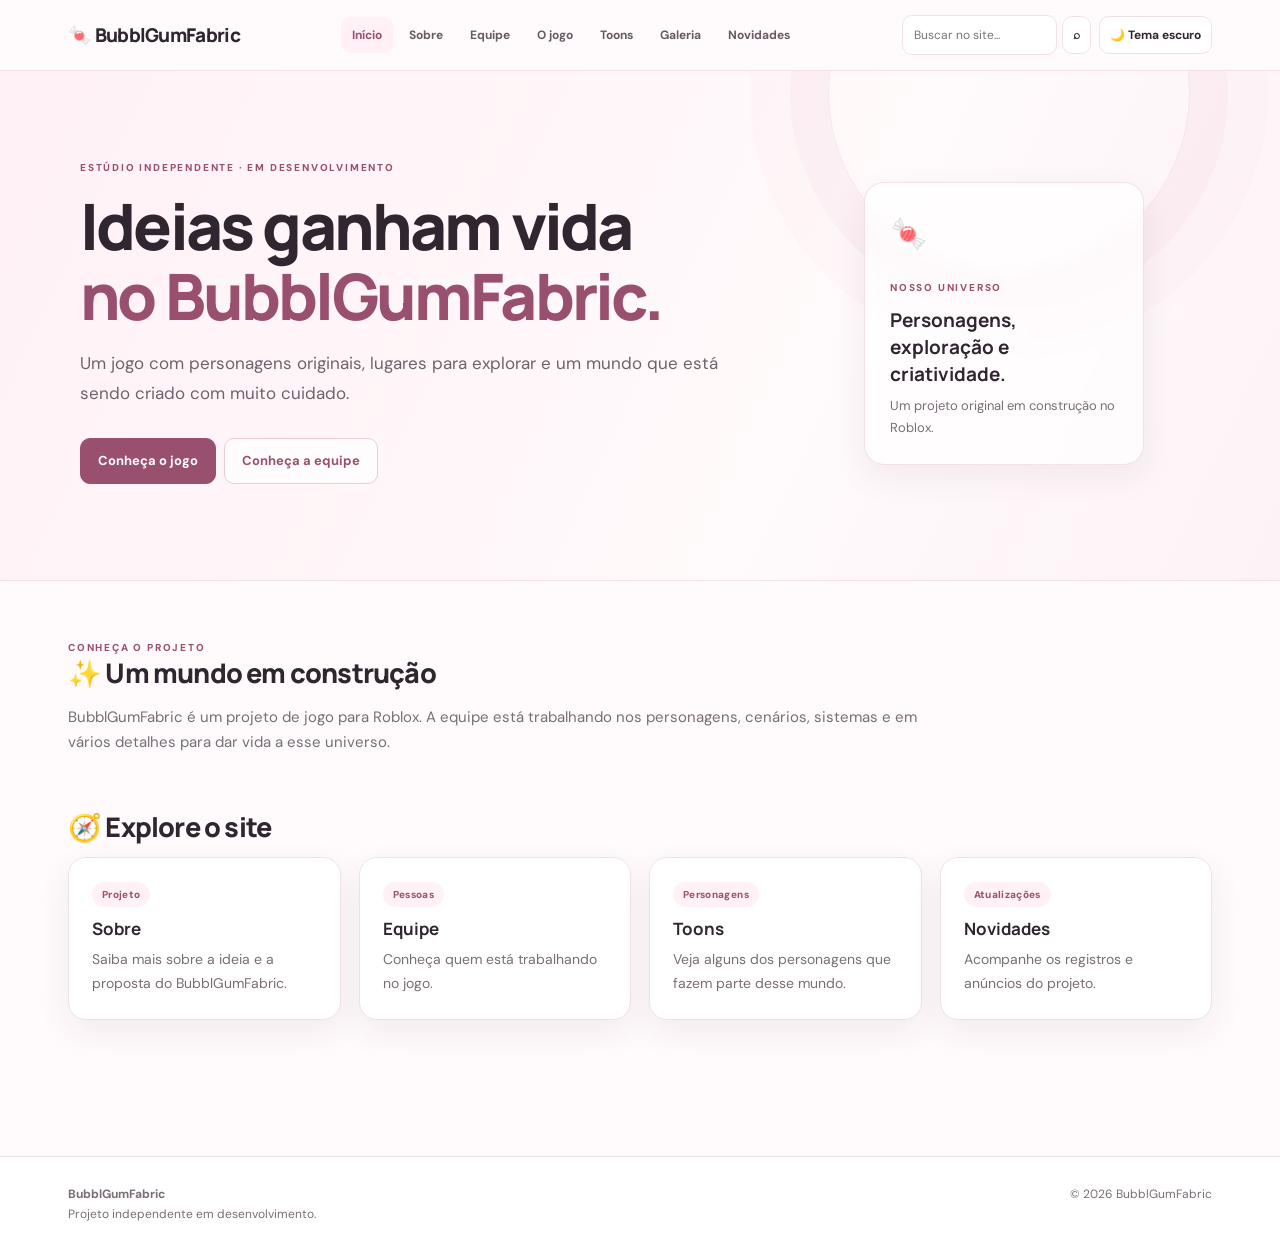
==== index.html @ d550a254 "BubbleGumFabricRemakeSite" ====
<!doctype html>
<html lang="pt-BR"><head><meta charset="utf-8"><meta name="viewport" content="width=device-width,initial-scale=1">
<meta name="description" content="BubblGumFabric — estúdio independente de desenvolvimento de jogos."><title>Início | BubblGumFabric</title><meta name="theme-color" content="#fff8fb"><link rel="preconnect" href="https://fonts.googleapis.com"><link rel="preconnect" href="https://fonts.gstatic.com" crossorigin><link href="https://fonts.googleapis.com/css2?family=DM+Sans:wght@400;500;600;700&family=Manrope:wght@500;600;700;800&display=swap" rel="stylesheet"><link rel="stylesheet" href="style.css"></head>
<body><header><div class="nav"><a class="brand" href="index.html">🍬 BubblGumFabric</a><nav><a class="active" href="index.html">Início</a><a class="" href="sobre.html">Sobre</a><a class="" href="equipe.html">Equipe</a><a class="" href="jogo.html">O jogo</a><a class="" href="toons.html">Toons</a><a class="" href="galeria.html">Galeria</a><a class="" href="novidades.html">Novidades</a></nav><div class="nav-tools"><form class="site-search" role="search"><input type="search" aria-label="Buscar no site" placeholder="Buscar no site..." autocomplete="off"><button class="tool-btn" type="submit" aria-label="Buscar">⌕</button><div class="search-results" aria-live="polite"></div></form><button class="tool-btn theme-toggle" type="button" aria-label="Alternar tema">🌙 Tema</button></div></div></header>

<section class="hero"><div class="wrap">
<div class="hero-copy"><div class="eyebrow">ESTÚDIO INDEPENDENTE · EM DESENVOLVIMENTO</div>
<h1>Ideias ganham vida<br><span>no BubblGumFabric.</span></h1>
<p class="lead">Um jogo com personagens originais, lugares para explorar e um mundo que está sendo criado com muito cuidado.</p>
<a class="btn" href="jogo.html">Conheça o jogo</a><a class="btn alt" href="equipe.html">Conheça a equipe</a></div><aside class="hero-note"><span class="hero-mark">🍬</span><span class="eyebrow">NOSSO UNIVERSO</span><strong>Personagens, exploração e criatividade.</strong><p>Um projeto original em construção no Roblox.</p></aside>
</div></section>
<main>
<section class="section reveal"><div class="eyebrow">Conheça o projeto</div><h2>✨ Um mundo em construção</h2><p class="muted">BubblGumFabric é um projeto de jogo para Roblox. A equipe está trabalhando nos personagens, cenários, sistemas e em vários detalhes para dar vida a esse universo.</p></section>
<section class="section reveal"><h2>🧭 Explore o site</h2><div class="grid">
<a class="card reveal" href="sobre.html"><span class="tag">Projeto</span><h3>Sobre</h3><p>Saiba mais sobre a ideia e a proposta do BubblGumFabric.</p></a>
<a class="card reveal" href="equipe.html"><span class="tag">Pessoas</span><h3>Equipe</h3><p>Conheça quem está trabalhando no jogo.</p></a>
<a class="card reveal" href="toons.html"><span class="tag">Personagens</span><h3>Toons</h3><p>Veja alguns dos personagens que fazem parte desse mundo.</p></a>
<a class="card reveal" href="novidades.html"><span class="tag">Atualizações</span><h3>Novidades</h3><p>Acompanhe os registros e anúncios do projeto.</p></a>
</div></section>
</main>

<footer><div class="footer"><div><strong>BubblGumFabric</strong><br><span class="small">Projeto independente em desenvolvimento.</span></div><div class="small">© 2026 BubblGumFabric</div></div></footer>
<script src="site.js" defer></script></body></html>
---- style.css ----
@import url('https://fonts.googleapis.com/css2?family=DM+Sans:wght@400;500;600;700&family=Manrope:wght@500;600;700;800&display=swap');
:root{
 --pink:#e9a0bd;--pink-strong:#bd668b;--pink-deep:#99506f;--ink:#302630;--muted:#796d77;
 --paper:#fffafb;--surface:#fff;--soft:#fff1f6;--line:#f0e1e8;
 --shadow:0 12px 34px rgba(91,48,69,.07);--shadow-hover:0 18px 42px rgba(91,48,69,.12);
 --radius:18px;color-scheme:light
}
*{box-sizing:border-box}
html{scroll-behavior:smooth;scroll-padding-top:100px}
body{margin:0;background:var(--paper);color:var(--ink);font:15px/1.7 'DM Sans',Arial,sans-serif;-webkit-font-smoothing:antialiased;transition:background .25s,color .25s}
a{color:var(--pink-deep);text-decoration:none;transition:color .2s}
a:hover{color:var(--pink-strong)}
button,input{font:inherit}
header{position:sticky;top:0;z-index:50;background:rgba(255,250,251,.92);backdrop-filter:blur(16px);border-bottom:1px solid var(--line)}
.nav{max-width:1200px;margin:auto;padding:15px 28px;display:flex;align-items:center;justify-content:space-between;gap:22px}
.brand{font:800 19px/1.2 'Manrope',sans-serif;color:var(--ink);white-space:nowrap;letter-spacing:-.7px}
.brand:hover{text-decoration:none;color:var(--pink-deep)}
nav{display:flex;align-items:center;gap:5px;flex-wrap:wrap}
nav a{font-size:12px;font-weight:700;color:#675a64;padding:8px 11px;border-radius:9px;white-space:nowrap}
nav a:hover,nav a.active{background:var(--soft);color:var(--pink-deep);text-decoration:none}
.nav-tools{display:flex;align-items:center;gap:8px;flex-wrap:wrap}
.site-search{display:flex;align-items:center;gap:5px;position:relative}
.site-search input{width:155px;max-width:32vw;padding:9px 11px;border:1px solid var(--line);border-radius:10px;background:var(--surface);color:var(--ink);font-size:12px;outline:none}
.site-search input:focus{border-color:var(--pink);box-shadow:0 0 0 3px rgba(233,160,189,.16)}
.tool-btn{border:1px solid var(--line);border-radius:10px;background:var(--surface);color:var(--ink);padding:8px 10px;font-size:12px;font-weight:700;cursor:pointer;transition:background .2s,border-color .2s}
.tool-btn:hover{background:var(--soft);border-color:#e7bfd0}
.search-results{display:none;position:absolute;right:0;top:calc(100% + 9px);z-index:60;width:min(300px,85vw);padding:8px;background:var(--surface);border:1px solid var(--line);border-radius:13px;box-shadow:var(--shadow)}
.search-results.open{display:block}.search-results a{display:block;padding:9px 10px;border-radius:8px;color:var(--ink);font-size:13px}
.search-results a:hover{background:var(--soft);text-decoration:none}.search-results small{display:block;color:var(--muted);font-size:11px}
.wrap{max-width:1120px;margin:auto}
.hero{position:relative;overflow:hidden;background:linear-gradient(115deg,#fff1f6 0%,#fffafb 62%,#fdf3f7 100%);border-bottom:1px solid var(--line);padding:88px 28px 92px}
.hero:after{content:"";position:absolute;width:360px;height:360px;border:1px solid rgba(189,102,139,.13);border-radius:50%;right:7%;top:-160px;box-shadow:0 0 0 38px rgba(189,102,139,.035),0 0 0 78px rgba(189,102,139,.025);pointer-events:none}
.hero .wrap{display:grid;grid-template-columns:minmax(0,1.5fr) minmax(220px,.7fr);align-items:center;gap:64px;position:relative;z-index:1}
.eyebrow{font-size:10px;letter-spacing:1.8px;text-transform:uppercase;font-weight:800;color:var(--pink-deep)}
h1,h2,h3{font-family:'Manrope','DM Sans',sans-serif;color:var(--ink)}
h1{font-size:clamp(39px,5.3vw,64px);line-height:1.08;letter-spacing:-2.8px;margin:15px 0 18px;max-width:780px;font-weight:800}
h1 span{color:var(--pink-deep)}
h2{font-size:27px;line-height:1.25;letter-spacing:-.8px;margin:0 0 14px;font-weight:800}
h3{font-size:17px;line-height:1.35;margin:0 0 7px;font-weight:700}
.lead{font-size:17px;line-height:1.8;color:#6f626c;max-width:650px;margin:0 0 25px}
.btn{display:inline-flex;align-items:center;justify-content:center;background:var(--pink-deep);color:white;padding:11px 17px;border:1px solid var(--pink-deep);border-radius:10px;font-size:13px;font-weight:700;margin:4px 8px 4px 0;transition:transform .2s,box-shadow .2s,background .2s}
.btn:hover{color:white;text-decoration:none;transform:translateY(-2px);box-shadow:0 8px 18px rgba(153,80,111,.2)}
.btn.alt{background:rgba(255,255,255,.7);color:var(--pink-deep);border-color:#e9cbd8}
.btn.alt:hover{background:white}
.hero-note{max-width:280px;padding:25px;border:1px solid rgba(189,102,139,.18);border-radius:20px;background:rgba(255,255,255,.68);box-shadow:var(--shadow);backdrop-filter:blur(8px)}
.hero-mark{display:block;font-size:30px;margin-bottom:15px}
.hero-note strong{display:block;font:700 19px/1.4 'Manrope',sans-serif;margin:8px 0}
.hero-note p{font-size:13px;color:var(--muted);margin:0}
main{max-width:1200px;margin:auto;padding:58px 28px 82px}
.section{margin-bottom:54px}
.section>p{max-width:850px}
.grid{display:grid;grid-template-columns:repeat(auto-fit,minmax(225px,1fr));gap:18px}
.card{display:block;background:var(--surface);border:1px solid var(--line);border-radius:var(--radius);padding:23px;box-shadow:var(--shadow);transition:transform .22s,box-shadow .22s,border-color .22s}
a.card{color:inherit}
.card:hover{transform:translateY(-4px);box-shadow:var(--shadow-hover);border-color:#e7c3d2}
.card p{margin:6px 0 0;color:var(--muted);font-size:14px}
.tag{display:inline-flex;align-items:center;background:var(--soft);color:var(--pink-deep);padding:4px 10px;border-radius:30px;font-size:10px;letter-spacing:.35px;font-weight:800;margin-bottom:11px}
.pagehead{background:linear-gradient(110deg,var(--soft),#fffafb 78%);border-bottom:1px solid var(--line);padding:48px 28px}
.pagehead .wrap{max-width:1144px}
.pagehead h1{font-size:clamp(34px,4.5vw,48px);margin:8px 0 10px;letter-spacing:-1.8px}
.pagehead p{margin:0;max-width:700px}
.muted{color:var(--muted)}.small{font-size:12px}
.notice{border-left:3px solid var(--pink);padding:8px 0 8px 15px;color:var(--muted)}
.news-card{position:relative}
footer{border-top:1px solid var(--line);padding:27px 28px;color:var(--muted);font-size:12px;background:#fff}
.footer{max-width:1144px;margin:auto;display:flex;justify-content:space-between;gap:15px;flex-wrap:wrap}
.reveal{opacity:0;transform:translateY(12px);transition:opacity .5s ease,transform .5s ease}
.reveal.visible{opacity:1;transform:none}
body.dark{color-scheme:dark;--ink:#f5edf2;--muted:#c1b2bd;--paper:#17131a;--soft:#30212d;--line:#493442;--surface:#211a23;--pink-deep:#f0a5c2;--shadow:0 12px 34px rgba(0,0,0,.22);--shadow-hover:0 18px 42px rgba(0,0,0,.3);background:var(--paper);color:var(--ink)}
body.dark header{background:rgba(33,26,35,.92)}
body.dark nav a{color:#e6d8e1}body.dark nav a:hover,body.dark nav a.active{background:#392635;color:#f0a5c2}
body.dark .hero{background:linear-gradient(115deg,#382333,#211a23 72%);border-color:var(--line)}
body.dark .hero-note{background:rgba(33,26,35,.75);border-color:var(--line)}
body.dark .lead{color:#d8c9d3}body.dark .btn.alt{background:#211a23;border-color:var(--line)}
body.dark .pagehead{background:linear-gradient(110deg,#30212d,#211a23 78%);border-color:var(--line)}
body.dark footer{background:#211a23}
@media(max-width:1050px){.nav{flex-wrap:wrap}.nav nav{order:3;width:100%}.nav-tools{margin-left:auto}.hero .wrap{gap:35px}}
@media(max-width:700px){
 .nav{padding:13px 18px;gap:12px}.brand{font-size:18px}nav{gap:2px}nav a{padding:7px 8px;font-size:11px}
 .nav-tools{width:100%;margin:0}.site-search{flex:1}.site-search input{width:100%;max-width:none}
 .hero{padding:58px 20px 62px}.hero .wrap{grid-template-columns:1fr;gap:28px}.hero-note{max-width:100%;padding:19px}
 h1{font-size:clamp(37px,10vw,52px);letter-spacing:-1.8px}
 main{padding:40px 20px 60px}.pagehead{padding:37px 20px}
 .grid{grid-template-columns:1fr}.footer{flex-direction:column}
}
@media(prefers-reduced-motion:reduce){*,*::before,*::after{scroll-behavior:auto!important;animation-duration:.01ms!important;transition-duration:.01ms!important}.reveal{opacity:1;transform:none}}
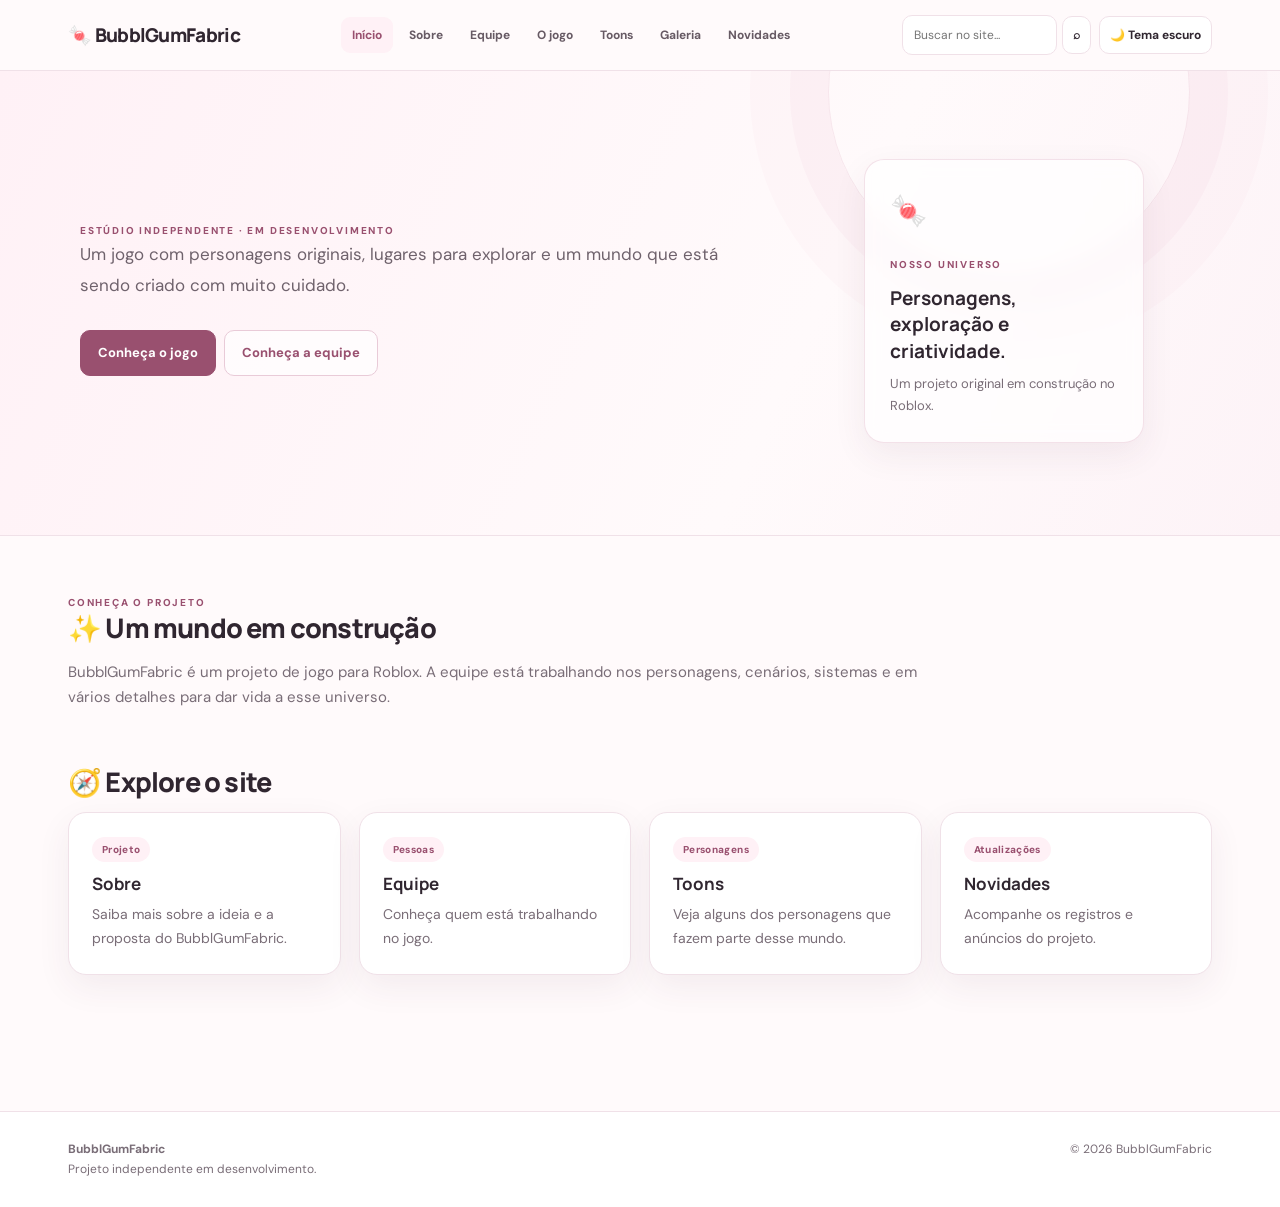
==== commit 5981bff2: "BubbleGumFabricFixedSite" ====
--- a/index.html
+++ b/index.html
@@ -5,7 +5,6 @@
 
 <section class="hero"><div class="wrap">
 <div class="hero-copy"><div class="eyebrow">ESTÚDIO INDEPENDENTE · EM DESENVOLVIMENTO</div>
-<h1>Ideias ganham vida<br><span>no BubblGumFabric.</span></h1>
 <p class="lead">Um jogo com personagens originais, lugares para explorar e um mundo que está sendo criado com muito cuidado.</p>
 <a class="btn" href="jogo.html">Conheça o jogo</a><a class="btn alt" href="equipe.html">Conheça a equipe</a></div><aside class="hero-note"><span class="hero-mark">🍬</span><span class="eyebrow">NOSSO UNIVERSO</span><strong>Personagens, exploração e criatividade.</strong><p>Um projeto original em construção no Roblox.</p></aside>
 </div></section>
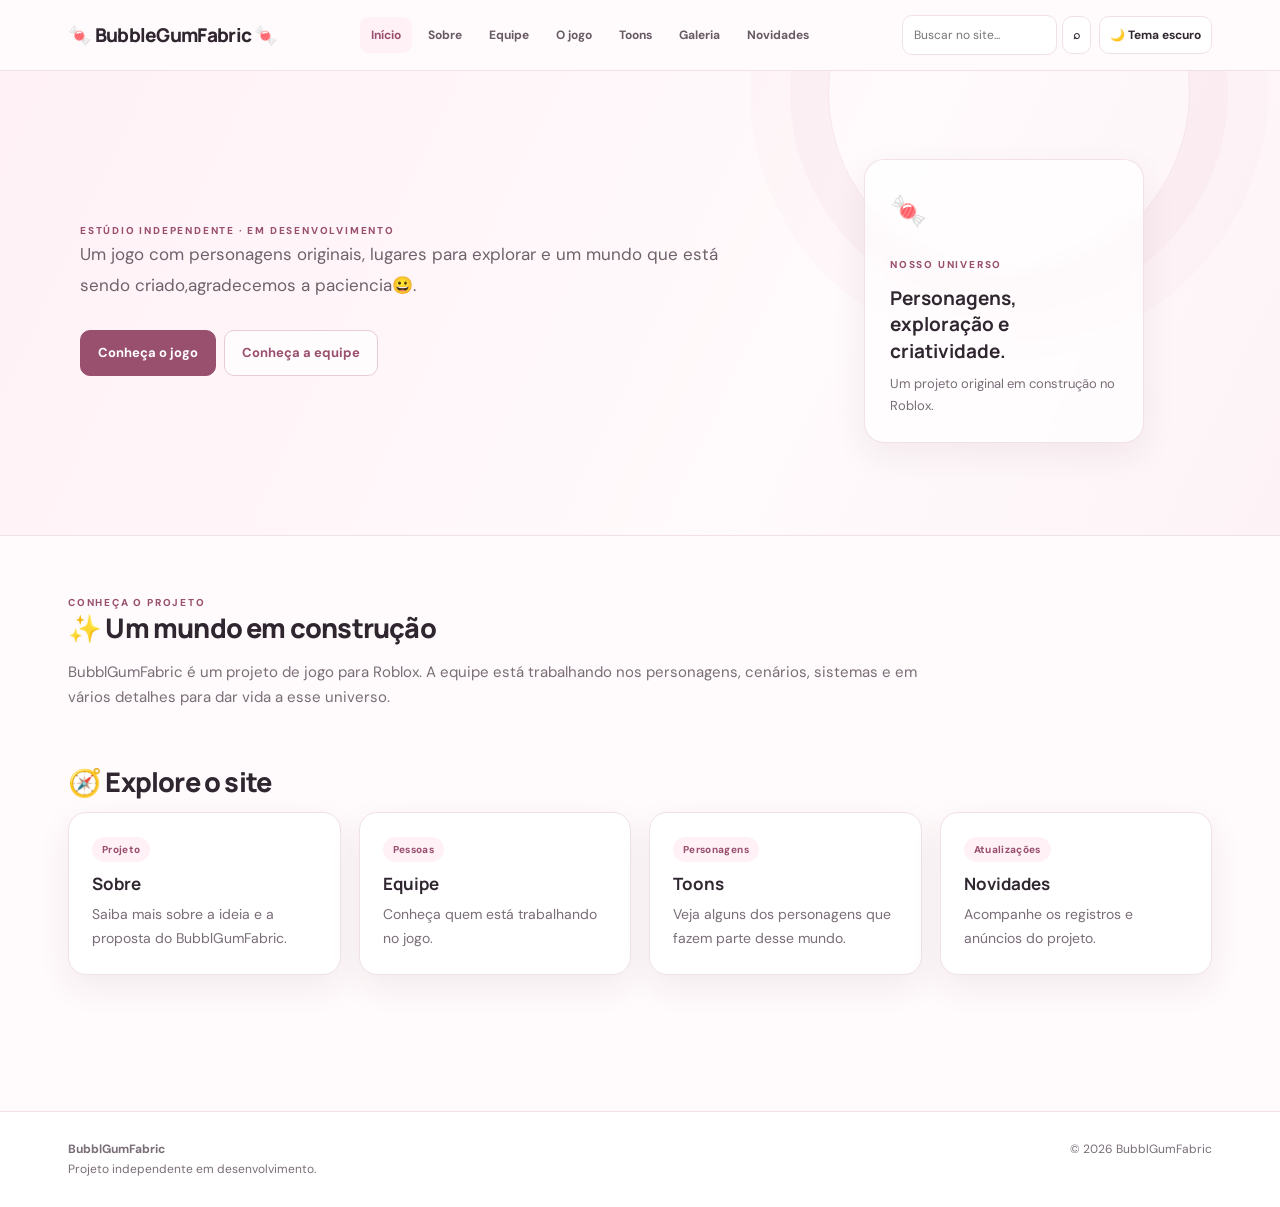
==== commit bc55dc89: "fixedSiteTextBubbleGumFabric Updated the text in the header and hero section to enhance clarity and " ====
--- a/index.html
+++ b/index.html
@@ -1,11 +1,11 @@
 <!doctype html>
 <html lang="pt-BR"><head><meta charset="utf-8"><meta name="viewport" content="width=device-width,initial-scale=1">
 <meta name="description" content="BubblGumFabric — estúdio independente de desenvolvimento de jogos."><title>Início | BubblGumFabric</title><meta name="theme-color" content="#fff8fb"><link rel="preconnect" href="https://fonts.googleapis.com"><link rel="preconnect" href="https://fonts.gstatic.com" crossorigin><link href="https://fonts.googleapis.com/css2?family=DM+Sans:wght@400;500;600;700&family=Manrope:wght@500;600;700;800&display=swap" rel="stylesheet"><link rel="stylesheet" href="style.css"></head>
-<body><header><div class="nav"><a class="brand" href="index.html">🍬 BubblGumFabric</a><nav><a class="active" href="index.html">Início</a><a class="" href="sobre.html">Sobre</a><a class="" href="equipe.html">Equipe</a><a class="" href="jogo.html">O jogo</a><a class="" href="toons.html">Toons</a><a class="" href="galeria.html">Galeria</a><a class="" href="novidades.html">Novidades</a></nav><div class="nav-tools"><form class="site-search" role="search"><input type="search" aria-label="Buscar no site" placeholder="Buscar no site..." autocomplete="off"><button class="tool-btn" type="submit" aria-label="Buscar">⌕</button><div class="search-results" aria-live="polite"></div></form><button class="tool-btn theme-toggle" type="button" aria-label="Alternar tema">🌙 Tema</button></div></div></header>
+<body><header><div class="nav"><a class="brand" href="index.html">🍬 BubbleGumFabric 🍬</a><nav><a class="active" href="index.html">Início</a><a class="" href="sobre.html">Sobre</a><a class="" href="equipe.html">Equipe</a><a class="" href="jogo.html">O jogo</a><a class="" href="toons.html">Toons</a><a class="" href="galeria.html">Galeria</a><a class="" href="novidades.html">Novidades</a></nav><div class="nav-tools"><form class="site-search" role="search"><input type="search" aria-label="Buscar no site" placeholder="Buscar no site..." autocomplete="off"><button class="tool-btn" type="submit" aria-label="Buscar">⌕</button><div class="search-results" aria-live="polite"></div></form><button class="tool-btn theme-toggle" type="button" aria-label="Alternar tema">🌙 Tema</button></div></div></header>
 
 <section class="hero"><div class="wrap">
 <div class="hero-copy"><div class="eyebrow">ESTÚDIO INDEPENDENTE · EM DESENVOLVIMENTO</div>
-<p class="lead">Um jogo com personagens originais, lugares para explorar e um mundo que está sendo criado com muito cuidado.</p>
+<p class="lead">Um jogo com personagens originais, lugares para explorar e um mundo que está sendo criado,agradecemos a paciencia😀.</p>
 <a class="btn" href="jogo.html">Conheça o jogo</a><a class="btn alt" href="equipe.html">Conheça a equipe</a></div><aside class="hero-note"><span class="hero-mark">🍬</span><span class="eyebrow">NOSSO UNIVERSO</span><strong>Personagens, exploração e criatividade.</strong><p>Um projeto original em construção no Roblox.</p></aside>
 </div></section>
 <main>
@@ -19,4 +19,4 @@
 </main>
 
 <footer><div class="footer"><div><strong>BubblGumFabric</strong><br><span class="small">Projeto independente em desenvolvimento.</span></div><div class="small">© 2026 BubblGumFabric</div></div></footer>
-<script src="site.js" defer></script></body></html>+<script src="site.js" defer></script></body></html>
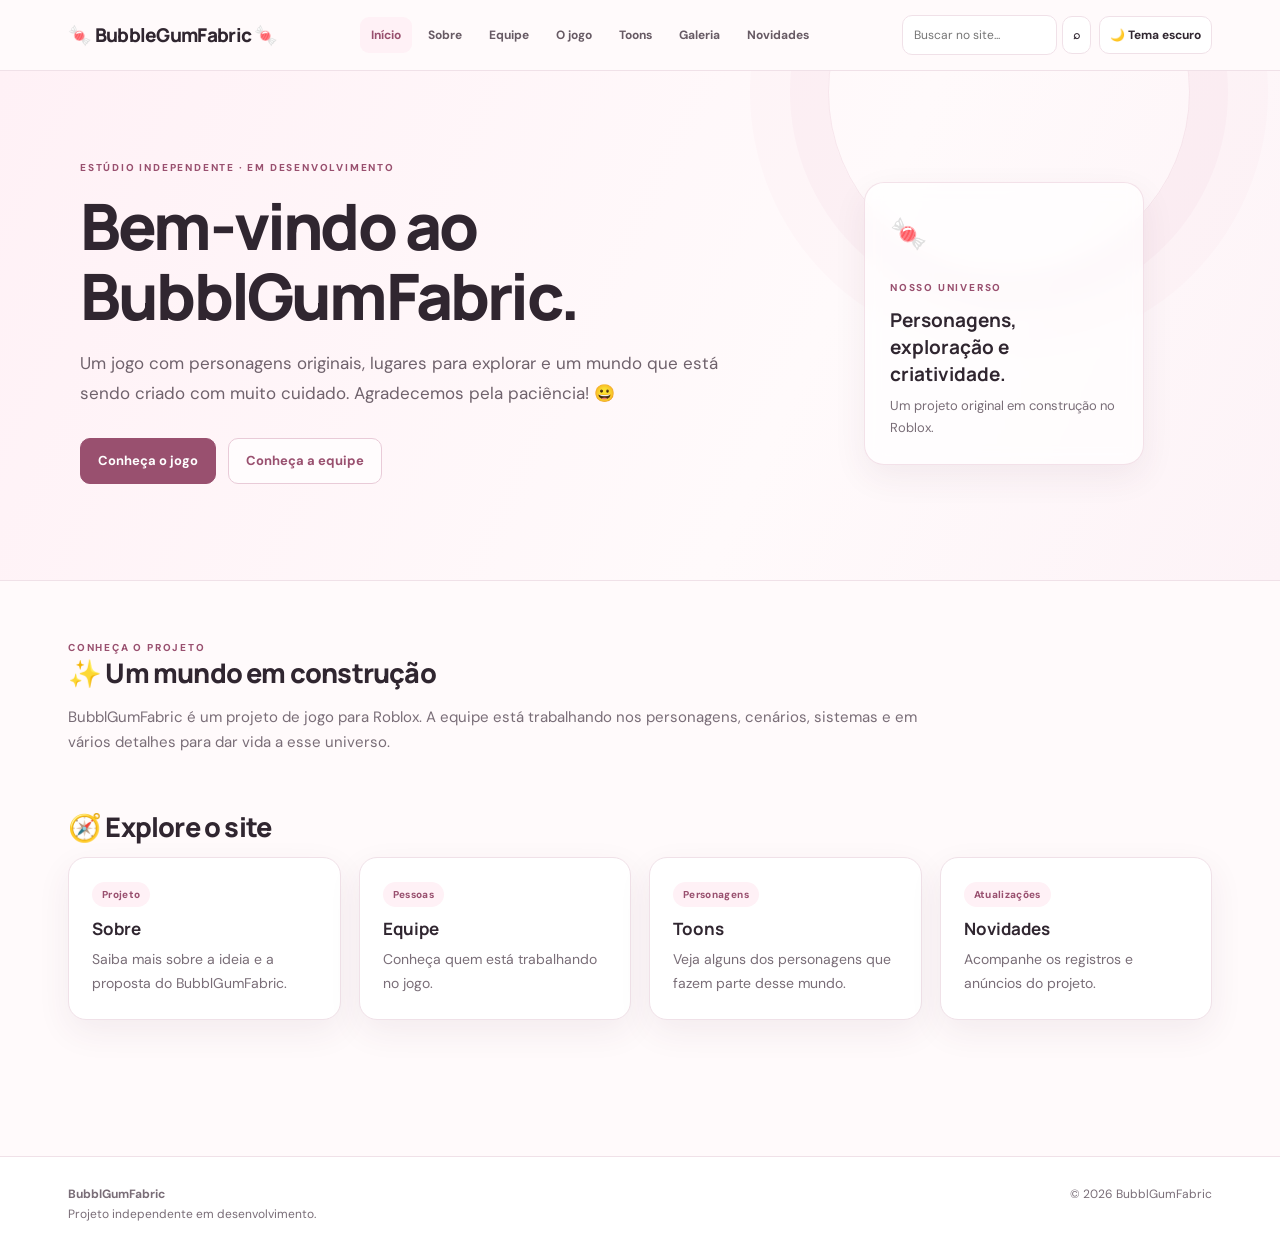
==== commit a59a424c: "fixedSiteTextBubbleGumFabric" ====
--- a/index.html
+++ b/index.html
@@ -1,22 +1,126 @@
+
 <!doctype html>
-<html lang="pt-BR"><head><meta charset="utf-8"><meta name="viewport" content="width=device-width,initial-scale=1">
-<meta name="description" content="BubblGumFabric — estúdio independente de desenvolvimento de jogos."><title>Início | BubblGumFabric</title><meta name="theme-color" content="#fff8fb"><link rel="preconnect" href="https://fonts.googleapis.com"><link rel="preconnect" href="https://fonts.gstatic.com" crossorigin><link href="https://fonts.googleapis.com/css2?family=DM+Sans:wght@400;500;600;700&family=Manrope:wght@500;600;700;800&display=swap" rel="stylesheet"><link rel="stylesheet" href="style.css"></head>
-<body><header><div class="nav"><a class="brand" href="index.html">🍬 BubbleGumFabric 🍬</a><nav><a class="active" href="index.html">Início</a><a class="" href="sobre.html">Sobre</a><a class="" href="equipe.html">Equipe</a><a class="" href="jogo.html">O jogo</a><a class="" href="toons.html">Toons</a><a class="" href="galeria.html">Galeria</a><a class="" href="novidades.html">Novidades</a></nav><div class="nav-tools"><form class="site-search" role="search"><input type="search" aria-label="Buscar no site" placeholder="Buscar no site..." autocomplete="off"><button class="tool-btn" type="submit" aria-label="Buscar">⌕</button><div class="search-results" aria-live="polite"></div></form><button class="tool-btn theme-toggle" type="button" aria-label="Alternar tema">🌙 Tema</button></div></div></header>
+<html lang="pt-BR">
+<head>
+<meta charset="utf-8">
+<meta name="viewport" content="width=device-width,initial-scale=1">
+<meta name="description" content="BubblGumFabric — estúdio independente de desenvolvimento de jogos.">
+<title>Início | BubblGumFabric</title>
+<meta name="theme-color" content="#fff8fb">
 
-<section class="hero"><div class="wrap">
-<div class="hero-copy"><div class="eyebrow">ESTÚDIO INDEPENDENTE · EM DESENVOLVIMENTO</div>
-<p class="lead">Um jogo com personagens originais, lugares para explorar e um mundo que está sendo criado,agradecemos a paciencia😀.</p>
-<a class="btn" href="jogo.html">Conheça o jogo</a><a class="btn alt" href="equipe.html">Conheça a equipe</a></div><aside class="hero-note"><span class="hero-mark">🍬</span><span class="eyebrow">NOSSO UNIVERSO</span><strong>Personagens, exploração e criatividade.</strong><p>Um projeto original em construção no Roblox.</p></aside>
-</div></section>
+<link rel="preconnect" href="https://fonts.googleapis.com">
+<link rel="preconnect" href="https://fonts.gstatic.com" crossorigin>
+<link href="https://fonts.googleapis.com/css2?family=DM+Sans:wght@400;500;600;700&family=Manrope:wght@500;600;700;800&display=swap" rel="stylesheet">
+
+<link rel="stylesheet" href="style.css">
+</head>
+
+<body>
+<header>
+<div class="nav">
+<a class="brand" href="index.html">🍬 BubbleGumFabric 🍬</a>
+
+<nav>
+<a class="active" href="index.html">Início</a>
+<a href="sobre.html">Sobre</a>
+<a href="equipe.html">Equipe</a>
+<a href="jogo.html">O jogo</a>
+<a href="toons.html">Toons</a>
+<a href="galeria.html">Galeria</a>
+<a href="novidades.html">Novidades</a>
+</nav>
+
+<div class="nav-tools">
+<form class="site-search" role="search">
+<input type="search" aria-label="Buscar no site" placeholder="Buscar no site..." autocomplete="off">
+<button class="tool-btn" type="submit" aria-label="Buscar">⌕</button>
+<div class="search-results" aria-live="polite"></div>
+</form>
+
+<button class="tool-btn theme-toggle" type="button" aria-label="Alternar tema">🌙 Tema</button>
+</div>
+</div>
+</header>
+
+<section class="hero">
+<div class="wrap">
+
+<div class="hero-copy">
+<div class="eyebrow">ESTÚDIO INDEPENDENTE · EM DESENVOLVIMENTO</div>
+
+<h1>Bem-vindo ao<br>BubblGumFabric.</h1>
+
+<p class="lead">
+Um jogo com personagens originais, lugares para explorar e um mundo que está sendo criado com muito cuidado. Agradecemos pela paciência! 😀
+</p>
+
+<a class="btn" href="jogo.html">Conheça o jogo</a>
+<a class="btn alt" href="equipe.html">Conheça a equipe</a>
+</div>
+
+<aside class="hero-note">
+<span class="hero-mark">🍬</span>
+<span class="eyebrow">NOSSO UNIVERSO</span>
+<strong>Personagens, exploração e criatividade.</strong>
+<p>Um projeto original em construção no Roblox.</p>
+</aside>
+
+</div>
+</section>
+
 <main>
-<section class="section reveal"><div class="eyebrow">Conheça o projeto</div><h2>✨ Um mundo em construção</h2><p class="muted">BubblGumFabric é um projeto de jogo para Roblox. A equipe está trabalhando nos personagens, cenários, sistemas e em vários detalhes para dar vida a esse universo.</p></section>
-<section class="section reveal"><h2>🧭 Explore o site</h2><div class="grid">
-<a class="card reveal" href="sobre.html"><span class="tag">Projeto</span><h3>Sobre</h3><p>Saiba mais sobre a ideia e a proposta do BubblGumFabric.</p></a>
-<a class="card reveal" href="equipe.html"><span class="tag">Pessoas</span><h3>Equipe</h3><p>Conheça quem está trabalhando no jogo.</p></a>
-<a class="card reveal" href="toons.html"><span class="tag">Personagens</span><h3>Toons</h3><p>Veja alguns dos personagens que fazem parte desse mundo.</p></a>
-<a class="card reveal" href="novidades.html"><span class="tag">Atualizações</span><h3>Novidades</h3><p>Acompanhe os registros e anúncios do projeto.</p></a>
-</div></section>
+<section class="section reveal">
+<div class="eyebrow">Conheça o projeto</div>
+<h2>✨ Um mundo em construção</h2>
+<p class="muted">
+BubblGumFabric é um projeto de jogo para Roblox. A equipe está trabalhando nos personagens, cenários, sistemas e em vários detalhes para dar vida a esse universo.
+</p>
+</section>
+
+<section class="section reveal">
+<h2>🧭 Explore o site</h2>
+
+<div class="grid">
+
+<a class="card reveal" href="sobre.html">
+<span class="tag">Projeto</span>
+<h3>Sobre</h3>
+<p>Saiba mais sobre a ideia e a proposta do BubblGumFabric.</p>
+</a>
+
+<a class="card reveal" href="equipe.html">
+<span class="tag">Pessoas</span>
+<h3>Equipe</h3>
+<p>Conheça quem está trabalhando no jogo.</p>
+</a>
+
+<a class="card reveal" href="toons.html">
+<span class="tag">Personagens</span>
+<h3>Toons</h3>
+<p>Veja alguns dos personagens que fazem parte desse mundo.</p>
+</a>
+
+<a class="card reveal" href="novidades.html">
+<span class="tag">Atualizações</span>
+<h3>Novidades</h3>
+<p>Acompanhe os registros e anúncios do projeto.</p>
+</a>
+
+</div>
+</section>
 </main>
 
-<footer><div class="footer"><div><strong>BubblGumFabric</strong><br><span class="small">Projeto independente em desenvolvimento.</span></div><div class="small">© 2026 BubblGumFabric</div></div></footer>
-<script src="site.js" defer></script></body></html>
+<footer>
+<div class="footer">
+<div>
+<strong>BubblGumFabric</strong><br>
+<span class="small">Projeto independente em desenvolvimento.</span>
+</div>
+
+<div class="small">© 2026 BubblGumFabric</div>
+</div>
+</footer>
+
+<script src="site.js" defer></script>
+</body>
+</html>
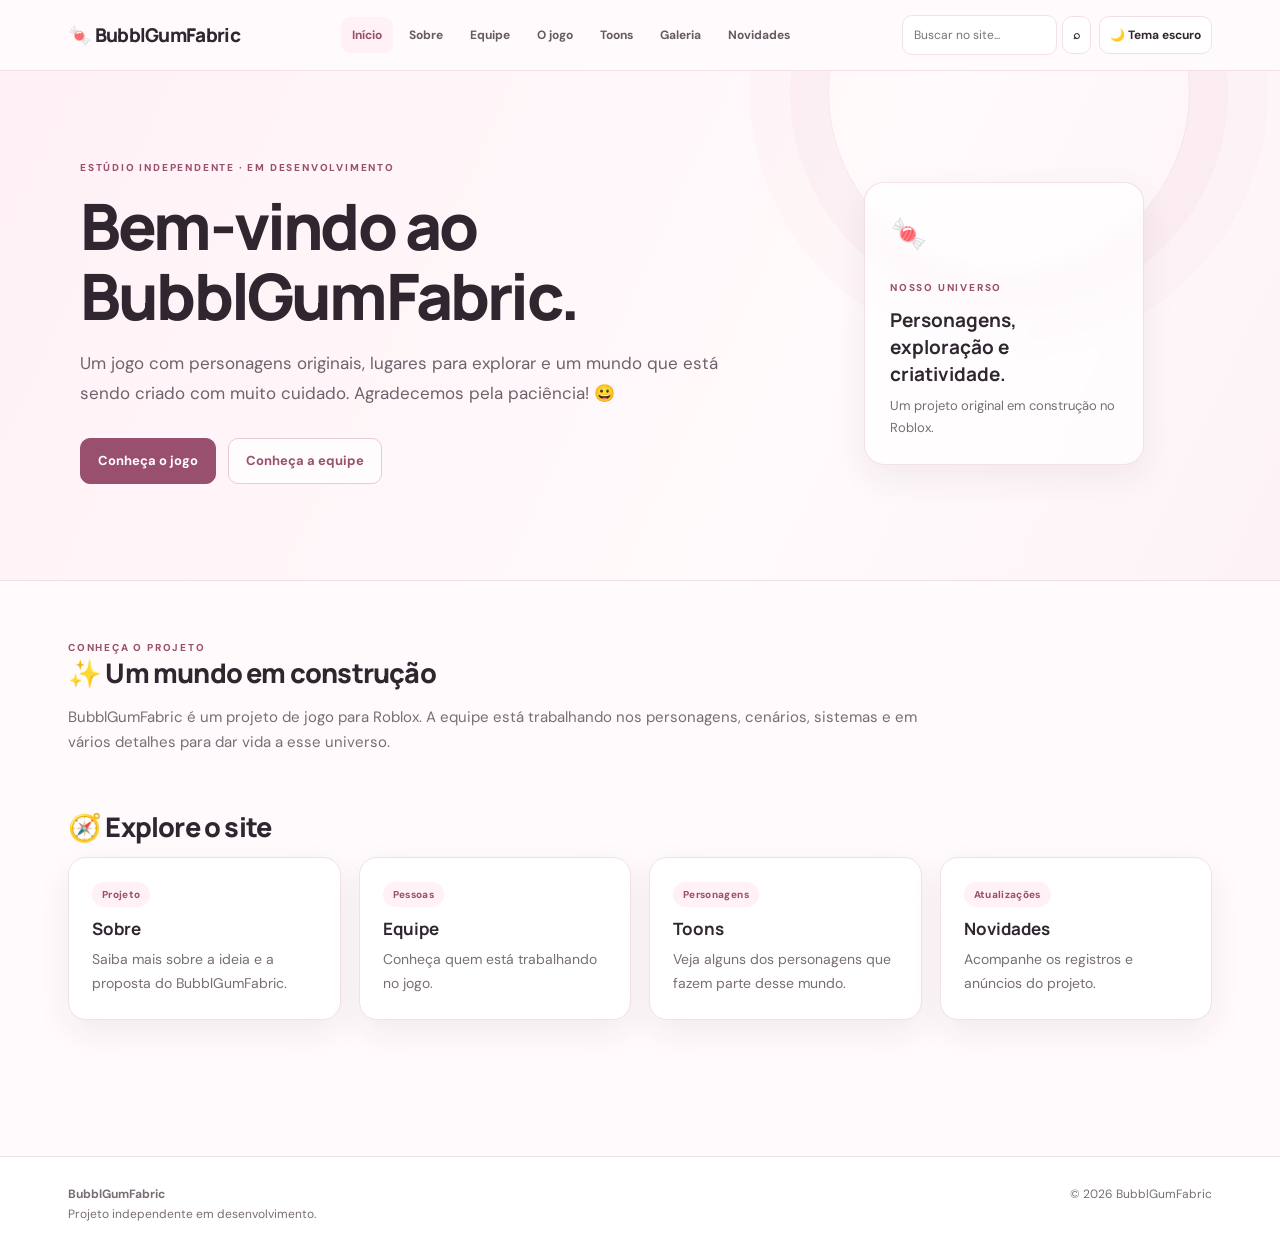
==== commit eb2781e5: "fixedBugs" ====
--- a/index.html
+++ b/index.html
@@ -1,126 +1,26 @@
+<!doctype html>
+<html lang="pt-BR"><head><meta charset="utf-8"><meta name="viewport" content="width=device-width,initial-scale=1">
+<meta name="description" content="BubblGumFabric — estúdio independente de desenvolvimento de jogos."><title>Início | BubblGumFabric</title><meta name="theme-color" content="#fff8fb"><link rel="preconnect" href="https://fonts.googleapis.com"><link rel="preconnect" href="https://fonts.gstatic.com" crossorigin><link href="https://fonts.googleapis.com/css2?family=DM+Sans:wght@400;500;600;700&family=Manrope:wght@500;600;700;800&display=swap" rel="stylesheet"><link rel="stylesheet" href="style.css"></head>
+<body><header><div class="nav"><a class="brand" href="index.html">🍬 BubblGumFabric</a><nav><a class="active" href="index.html">Início</a><a class="" href="sobre.html">Sobre</a><a class="" href="equipe.html">Equipe</a><a class="" href="jogo.html">O jogo</a><a class="" href="toons.html">Toons</a><a class="" href="galeria.html">Galeria</a><a class="" href="novidades.html">Novidades</a></nav><div class="nav-tools"><form class="site-search" role="search"><input type="search" aria-label="Buscar no site" placeholder="Buscar no site..." autocomplete="off"><button class="tool-btn" type="submit" aria-label="Buscar">⌕</button><div class="search-results" aria-live="polite"></div></form><button class="tool-btn theme-toggle" type="button" aria-label="Alternar tema">🌙 Tema</button></div></div></header>
 
-<!doctype html>
-<html lang="pt-BR">
-<head>
-<meta charset="utf-8">
-<meta name="viewport" content="width=device-width,initial-scale=1">
-<meta name="description" content="BubblGumFabric — estúdio independente de desenvolvimento de jogos.">
-<title>Início | BubblGumFabric</title>
-<meta name="theme-color" content="#fff8fb">
-
-<link rel="preconnect" href="https://fonts.googleapis.com">
-<link rel="preconnect" href="https://fonts.gstatic.com" crossorigin>
-<link href="https://fonts.googleapis.com/css2?family=DM+Sans:wght@400;500;600;700&family=Manrope:wght@500;600;700;800&display=swap" rel="stylesheet">
-
-<link rel="stylesheet" href="style.css">
-</head>
-
-<body>
-<header>
-<div class="nav">
-<a class="brand" href="index.html">🍬 BubbleGumFabric 🍬</a>
-
-<nav>
-<a class="active" href="index.html">Início</a>
-<a href="sobre.html">Sobre</a>
-<a href="equipe.html">Equipe</a>
-<a href="jogo.html">O jogo</a>
-<a href="toons.html">Toons</a>
-<a href="galeria.html">Galeria</a>
-<a href="novidades.html">Novidades</a>
-</nav>
-
-<div class="nav-tools">
-<form class="site-search" role="search">
-<input type="search" aria-label="Buscar no site" placeholder="Buscar no site..." autocomplete="off">
-<button class="tool-btn" type="submit" aria-label="Buscar">⌕</button>
-<div class="search-results" aria-live="polite"></div>
-</form>
-
-<button class="tool-btn theme-toggle" type="button" aria-label="Alternar tema">🌙 Tema</button>
-</div>
-</div>
-</header>
-
-<section class="hero">
-<div class="wrap">
-
+<section class="hero"><div class="wrap">
 <div class="hero-copy">
 <div class="eyebrow">ESTÚDIO INDEPENDENTE · EM DESENVOLVIMENTO</div>
-
 <h1>Bem-vindo ao<br>BubblGumFabric.</h1>
-
-<p class="lead">
-Um jogo com personagens originais, lugares para explorar e um mundo que está sendo criado com muito cuidado. Agradecemos pela paciência! 😀
-</p>
-
+<p class="lead">Um jogo com personagens originais, lugares para explorar e um mundo que está sendo criado com muito cuidado. Agradecemos pela paciência! 😀</p>
 <a class="btn" href="jogo.html">Conheça o jogo</a>
 <a class="btn alt" href="equipe.html">Conheça a equipe</a>
-</div>
-
-<aside class="hero-note">
-<span class="hero-mark">🍬</span>
-<span class="eyebrow">NOSSO UNIVERSO</span>
-<strong>Personagens, exploração e criatividade.</strong>
-<p>Um projeto original em construção no Roblox.</p>
-</aside>
-
-</div>
-</section>
-
+</div><aside class="hero-note"><span class="hero-mark">🍬</span><span class="eyebrow">NOSSO UNIVERSO</span><strong>Personagens, exploração e criatividade.</strong><p>Um projeto original em construção no Roblox.</p></aside>
+</div></section>
 <main>
-<section class="section reveal">
-<div class="eyebrow">Conheça o projeto</div>
-<h2>✨ Um mundo em construção</h2>
-<p class="muted">
-BubblGumFabric é um projeto de jogo para Roblox. A equipe está trabalhando nos personagens, cenários, sistemas e em vários detalhes para dar vida a esse universo.
-</p>
-</section>
-
-<section class="section reveal">
-<h2>🧭 Explore o site</h2>
-
-<div class="grid">
-
-<a class="card reveal" href="sobre.html">
-<span class="tag">Projeto</span>
-<h3>Sobre</h3>
-<p>Saiba mais sobre a ideia e a proposta do BubblGumFabric.</p>
-</a>
-
-<a class="card reveal" href="equipe.html">
-<span class="tag">Pessoas</span>
-<h3>Equipe</h3>
-<p>Conheça quem está trabalhando no jogo.</p>
-</a>
-
-<a class="card reveal" href="toons.html">
-<span class="tag">Personagens</span>
-<h3>Toons</h3>
-<p>Veja alguns dos personagens que fazem parte desse mundo.</p>
-</a>
-
-<a class="card reveal" href="novidades.html">
-<span class="tag">Atualizações</span>
-<h3>Novidades</h3>
-<p>Acompanhe os registros e anúncios do projeto.</p>
-</a>
-
-</div>
-</section>
+<section class="section reveal"><div class="eyebrow">Conheça o projeto</div><h2>✨ Um mundo em construção</h2><p class="muted">BubblGumFabric é um projeto de jogo para Roblox. A equipe está trabalhando nos personagens, cenários, sistemas e em vários detalhes para dar vida a esse universo.</p></section>
+<section class="section reveal"><h2>🧭 Explore o site</h2><div class="grid">
+<a class="card reveal" href="sobre.html"><span class="tag">Projeto</span><h3>Sobre</h3><p>Saiba mais sobre a ideia e a proposta do BubblGumFabric.</p></a>
+<a class="card reveal" href="equipe.html"><span class="tag">Pessoas</span><h3>Equipe</h3><p>Conheça quem está trabalhando no jogo.</p></a>
+<a class="card reveal" href="toons.html"><span class="tag">Personagens</span><h3>Toons</h3><p>Veja alguns dos personagens que fazem parte desse mundo.</p></a>
+<a class="card reveal" href="novidades.html"><span class="tag">Atualizações</span><h3>Novidades</h3><p>Acompanhe os registros e anúncios do projeto.</p></a>
+</div></section>
 </main>
 
-<footer>
-<div class="footer">
-<div>
-<strong>BubblGumFabric</strong><br>
-<span class="small">Projeto independente em desenvolvimento.</span>
-</div>
-
-<div class="small">© 2026 BubblGumFabric</div>
-</div>
-</footer>
-
-<script src="site.js" defer></script>
-</body>
-</html>
+<footer><div class="footer"><div><strong>BubblGumFabric</strong><br><span class="small">Projeto independente em desenvolvimento.</span></div><div class="small">© 2026 BubblGumFabric</div></div></footer>
+<script src="site.js" defer></script></body></html>
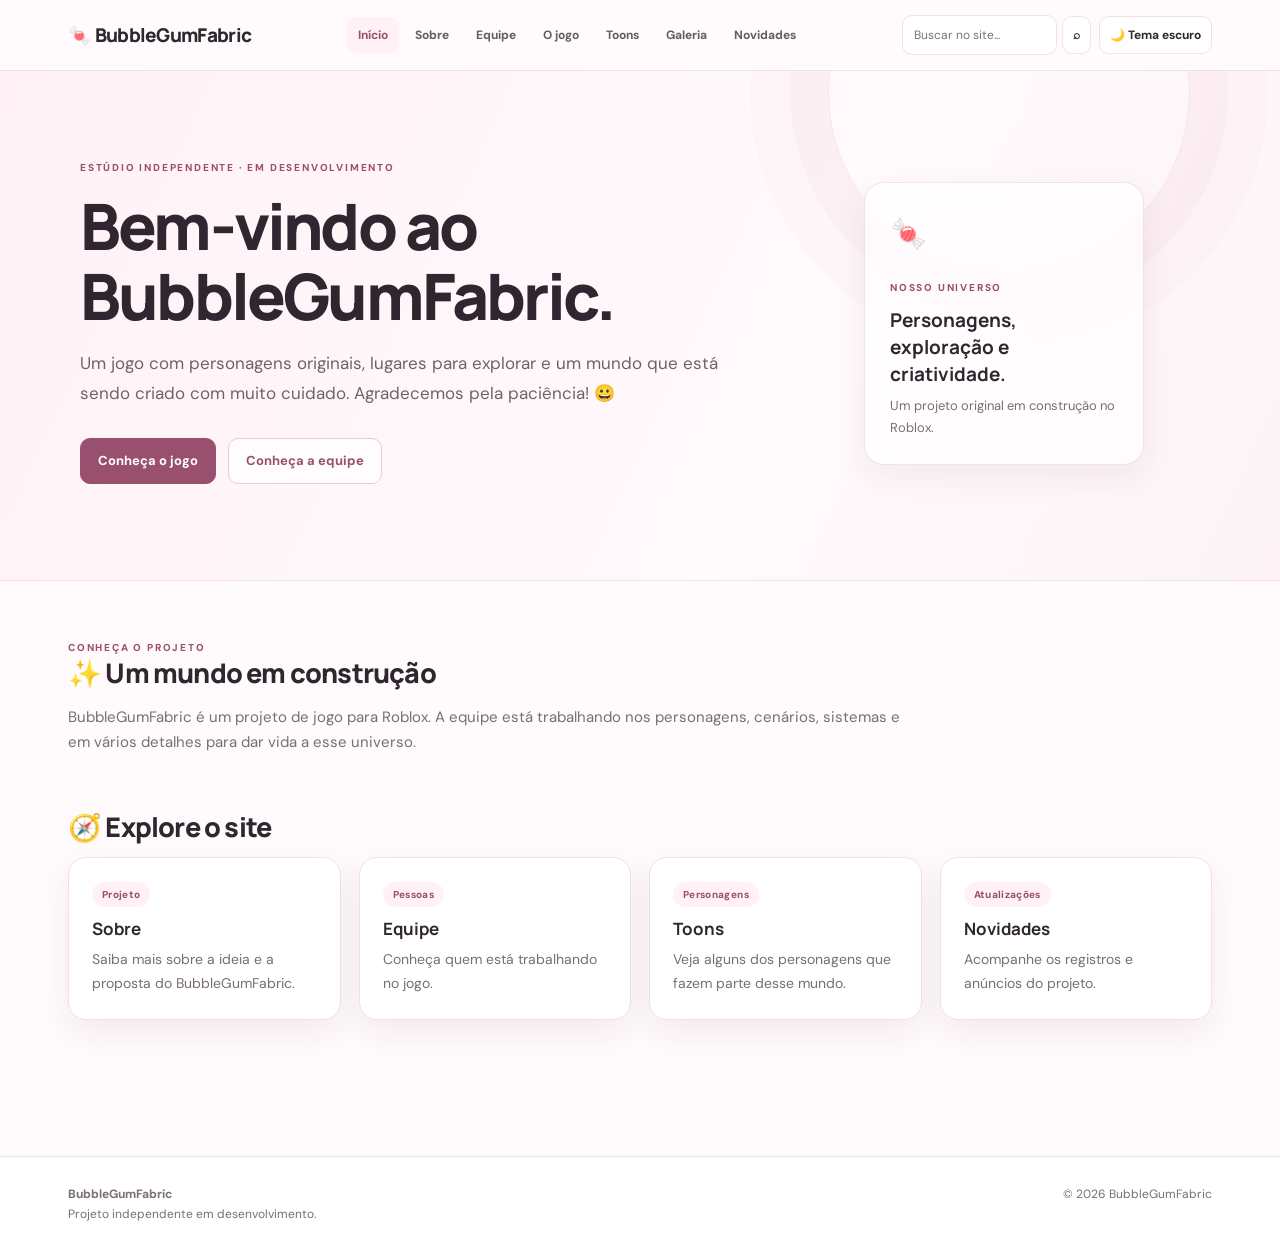
==== commit 9fefaa52: "fixed" ====
--- a/index.html
+++ b/index.html
@@ -1,26 +1,26 @@
 <!doctype html>
 <html lang="pt-BR"><head><meta charset="utf-8"><meta name="viewport" content="width=device-width,initial-scale=1">
-<meta name="description" content="BubblGumFabric — estúdio independente de desenvolvimento de jogos."><title>Início | BubblGumFabric</title><meta name="theme-color" content="#fff8fb"><link rel="preconnect" href="https://fonts.googleapis.com"><link rel="preconnect" href="https://fonts.gstatic.com" crossorigin><link href="https://fonts.googleapis.com/css2?family=DM+Sans:wght@400;500;600;700&family=Manrope:wght@500;600;700;800&display=swap" rel="stylesheet"><link rel="stylesheet" href="style.css"></head>
-<body><header><div class="nav"><a class="brand" href="index.html">🍬 BubblGumFabric</a><nav><a class="active" href="index.html">Início</a><a class="" href="sobre.html">Sobre</a><a class="" href="equipe.html">Equipe</a><a class="" href="jogo.html">O jogo</a><a class="" href="toons.html">Toons</a><a class="" href="galeria.html">Galeria</a><a class="" href="novidades.html">Novidades</a></nav><div class="nav-tools"><form class="site-search" role="search"><input type="search" aria-label="Buscar no site" placeholder="Buscar no site..." autocomplete="off"><button class="tool-btn" type="submit" aria-label="Buscar">⌕</button><div class="search-results" aria-live="polite"></div></form><button class="tool-btn theme-toggle" type="button" aria-label="Alternar tema">🌙 Tema</button></div></div></header>
+<meta name="description" content="BubbleGumFabric — estúdio independente de desenvolvimento de jogos."><title>Início | BubbleGumFabric</title><meta name="theme-color" content="#fff8fb"><link rel="preconnect" href="https://fonts.googleapis.com"><link rel="preconnect" href="https://fonts.gstatic.com" crossorigin><link href="https://fonts.googleapis.com/css2?family=DM+Sans:wght@400;500;600;700&family=Manrope:wght@500;600;700;800&display=swap" rel="stylesheet"><link rel="stylesheet" href="style.css"></head>
+<body><header><div class="nav"><a class="brand" href="index.html">🍬 BubbleGumFabric</a><nav><a class="active" href="index.html">Início</a><a class="" href="sobre.html">Sobre</a><a class="" href="equipe.html">Equipe</a><a class="" href="jogo.html">O jogo</a><a class="" href="toons.html">Toons</a><a class="" href="galeria.html">Galeria</a><a class="" href="novidades.html">Novidades</a></nav><div class="nav-tools"><form class="site-search" role="search"><input type="search" aria-label="Buscar no site" placeholder="Buscar no site..." autocomplete="off"><button class="tool-btn" type="submit" aria-label="Buscar">⌕</button><div class="search-results" aria-live="polite"></div></form><button class="tool-btn theme-toggle" type="button" aria-label="Alternar tema">🌙 Tema</button></div></div></header>
 
 <section class="hero"><div class="wrap">
 <div class="hero-copy">
 <div class="eyebrow">ESTÚDIO INDEPENDENTE · EM DESENVOLVIMENTO</div>
-<h1>Bem-vindo ao<br>BubblGumFabric.</h1>
+<h1>Bem-vindo ao<br>BubbleGumFabric.</h1>
 <p class="lead">Um jogo com personagens originais, lugares para explorar e um mundo que está sendo criado com muito cuidado. Agradecemos pela paciência! 😀</p>
 <a class="btn" href="jogo.html">Conheça o jogo</a>
 <a class="btn alt" href="equipe.html">Conheça a equipe</a>
 </div><aside class="hero-note"><span class="hero-mark">🍬</span><span class="eyebrow">NOSSO UNIVERSO</span><strong>Personagens, exploração e criatividade.</strong><p>Um projeto original em construção no Roblox.</p></aside>
 </div></section>
 <main>
-<section class="section reveal"><div class="eyebrow">Conheça o projeto</div><h2>✨ Um mundo em construção</h2><p class="muted">BubblGumFabric é um projeto de jogo para Roblox. A equipe está trabalhando nos personagens, cenários, sistemas e em vários detalhes para dar vida a esse universo.</p></section>
+<section class="section reveal"><div class="eyebrow">Conheça o projeto</div><h2>✨ Um mundo em construção</h2><p class="muted">BubbleGumFabric é um projeto de jogo para Roblox. A equipe está trabalhando nos personagens, cenários, sistemas e em vários detalhes para dar vida a esse universo.</p></section>
 <section class="section reveal"><h2>🧭 Explore o site</h2><div class="grid">
-<a class="card reveal" href="sobre.html"><span class="tag">Projeto</span><h3>Sobre</h3><p>Saiba mais sobre a ideia e a proposta do BubblGumFabric.</p></a>
+<a class="card reveal" href="sobre.html"><span class="tag">Projeto</span><h3>Sobre</h3><p>Saiba mais sobre a ideia e a proposta do BubbleGumFabric.</p></a>
 <a class="card reveal" href="equipe.html"><span class="tag">Pessoas</span><h3>Equipe</h3><p>Conheça quem está trabalhando no jogo.</p></a>
 <a class="card reveal" href="toons.html"><span class="tag">Personagens</span><h3>Toons</h3><p>Veja alguns dos personagens que fazem parte desse mundo.</p></a>
 <a class="card reveal" href="novidades.html"><span class="tag">Atualizações</span><h3>Novidades</h3><p>Acompanhe os registros e anúncios do projeto.</p></a>
 </div></section>
 </main>
 
-<footer><div class="footer"><div><strong>BubblGumFabric</strong><br><span class="small">Projeto independente em desenvolvimento.</span></div><div class="small">© 2026 BubblGumFabric</div></div></footer>
+<footer><div class="footer"><div><strong>BubbleGumFabric</strong><br><span class="small">Projeto independente em desenvolvimento.</span></div><div class="small">© 2026 BubbleGumFabric</div></div></footer>
 <script src="site.js" defer></script></body></html>
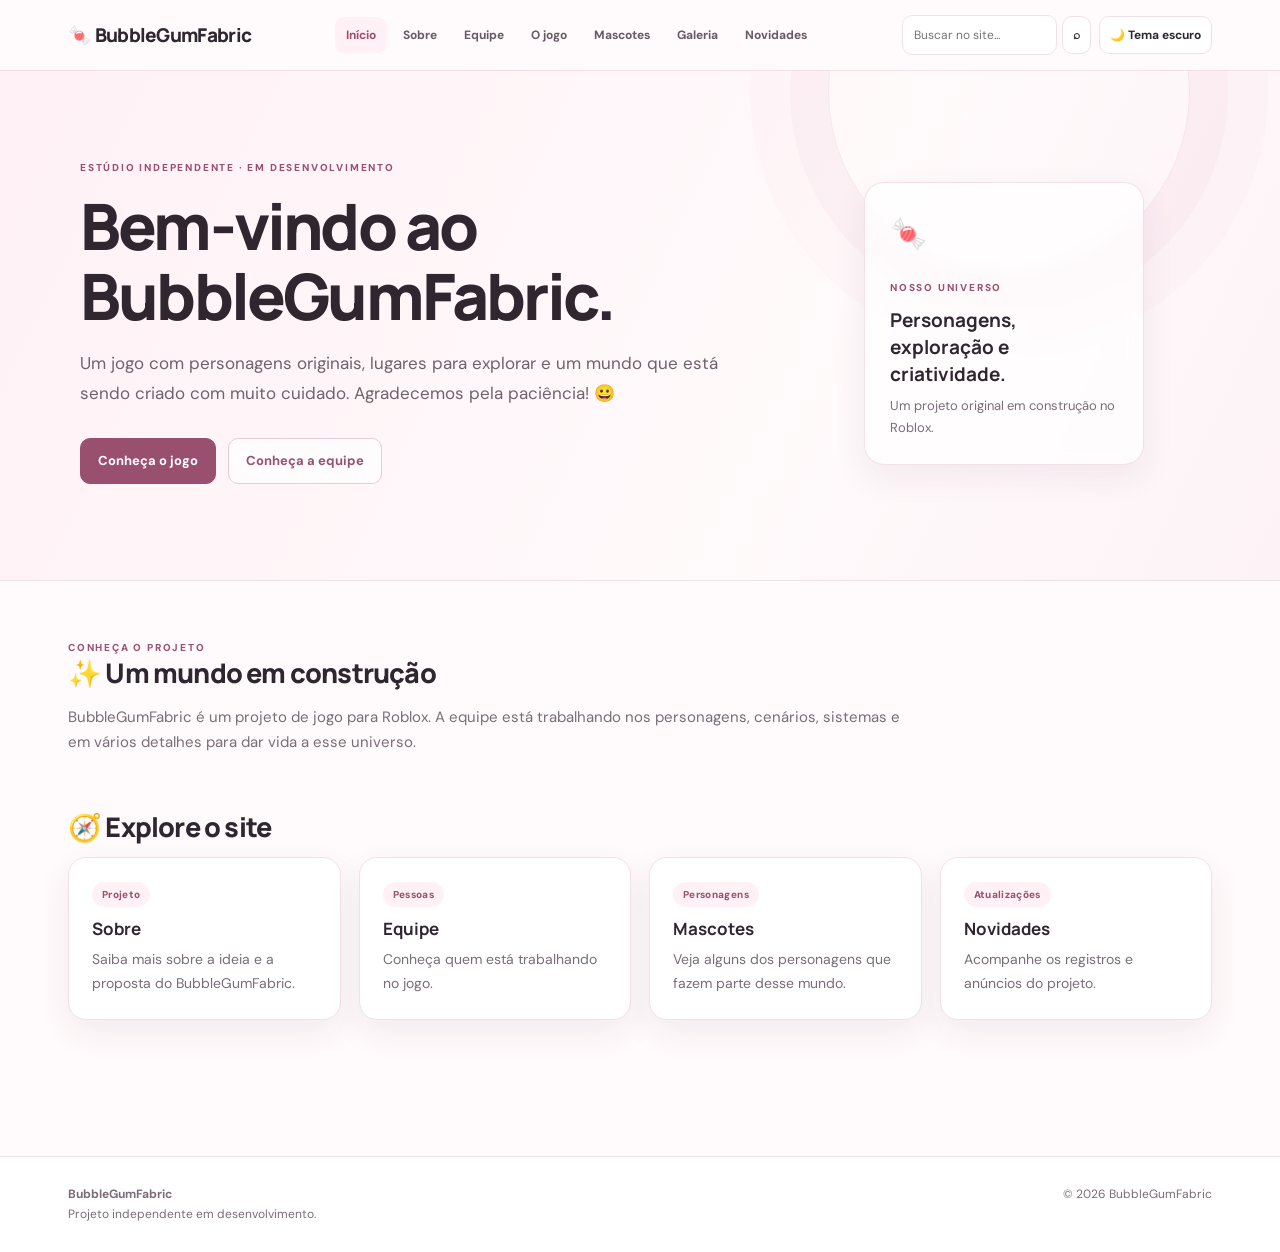
==== commit 7b87984c: "updateSite" ====
--- a/index.html
+++ b/index.html
@@ -1,7 +1,7 @@
 <!doctype html>
 <html lang="pt-BR"><head><meta charset="utf-8"><meta name="viewport" content="width=device-width,initial-scale=1">
 <meta name="description" content="BubbleGumFabric — estúdio independente de desenvolvimento de jogos."><title>Início | BubbleGumFabric</title><meta name="theme-color" content="#fff8fb"><link rel="preconnect" href="https://fonts.googleapis.com"><link rel="preconnect" href="https://fonts.gstatic.com" crossorigin><link href="https://fonts.googleapis.com/css2?family=DM+Sans:wght@400;500;600;700&family=Manrope:wght@500;600;700;800&display=swap" rel="stylesheet"><link rel="stylesheet" href="style.css"></head>
-<body><header><div class="nav"><a class="brand" href="index.html">🍬 BubbleGumFabric</a><nav><a class="active" href="index.html">Início</a><a class="" href="sobre.html">Sobre</a><a class="" href="equipe.html">Equipe</a><a class="" href="jogo.html">O jogo</a><a class="" href="toons.html">Toons</a><a class="" href="galeria.html">Galeria</a><a class="" href="novidades.html">Novidades</a></nav><div class="nav-tools"><form class="site-search" role="search"><input type="search" aria-label="Buscar no site" placeholder="Buscar no site..." autocomplete="off"><button class="tool-btn" type="submit" aria-label="Buscar">⌕</button><div class="search-results" aria-live="polite"></div></form><button class="tool-btn theme-toggle" type="button" aria-label="Alternar tema">🌙 Tema</button></div></div></header>
+<body><header><div class="nav"><a class="brand" href="index.html">🍬 BubbleGumFabric</a><nav><a class="active" href="index.html">Início</a><a class="" href="sobre.html">Sobre</a><a class="" href="equipe.html">Equipe</a><a class="" href="jogo.html">O jogo</a><a class="" href="mascotes.html">Mascotes</a><a class="" href="galeria.html">Galeria</a><a class="" href="novidades.html">Novidades</a></nav><div class="nav-tools"><form class="site-search" role="search"><input type="search" aria-label="Buscar no site" placeholder="Buscar no site..." autocomplete="off"><button class="tool-btn" type="submit" aria-label="Buscar">⌕</button><div class="search-results" aria-live="polite"></div></form><button class="tool-btn theme-toggle" type="button" aria-label="Alternar tema">🌙 Tema</button></div></div></header>
 
 <section class="hero"><div class="wrap">
 <div class="hero-copy">
@@ -17,7 +17,7 @@
 <section class="section reveal"><h2>🧭 Explore o site</h2><div class="grid">
 <a class="card reveal" href="sobre.html"><span class="tag">Projeto</span><h3>Sobre</h3><p>Saiba mais sobre a ideia e a proposta do BubbleGumFabric.</p></a>
 <a class="card reveal" href="equipe.html"><span class="tag">Pessoas</span><h3>Equipe</h3><p>Conheça quem está trabalhando no jogo.</p></a>
-<a class="card reveal" href="toons.html"><span class="tag">Personagens</span><h3>Toons</h3><p>Veja alguns dos personagens que fazem parte desse mundo.</p></a>
+<a class="card reveal" href="mascotes.html"><span class="tag">Personagens</span><h3>Mascotes</h3><p>Veja alguns dos personagens que fazem parte desse mundo.</p></a>
 <a class="card reveal" href="novidades.html"><span class="tag">Atualizações</span><h3>Novidades</h3><p>Acompanhe os registros e anúncios do projeto.</p></a>
 </div></section>
 </main>
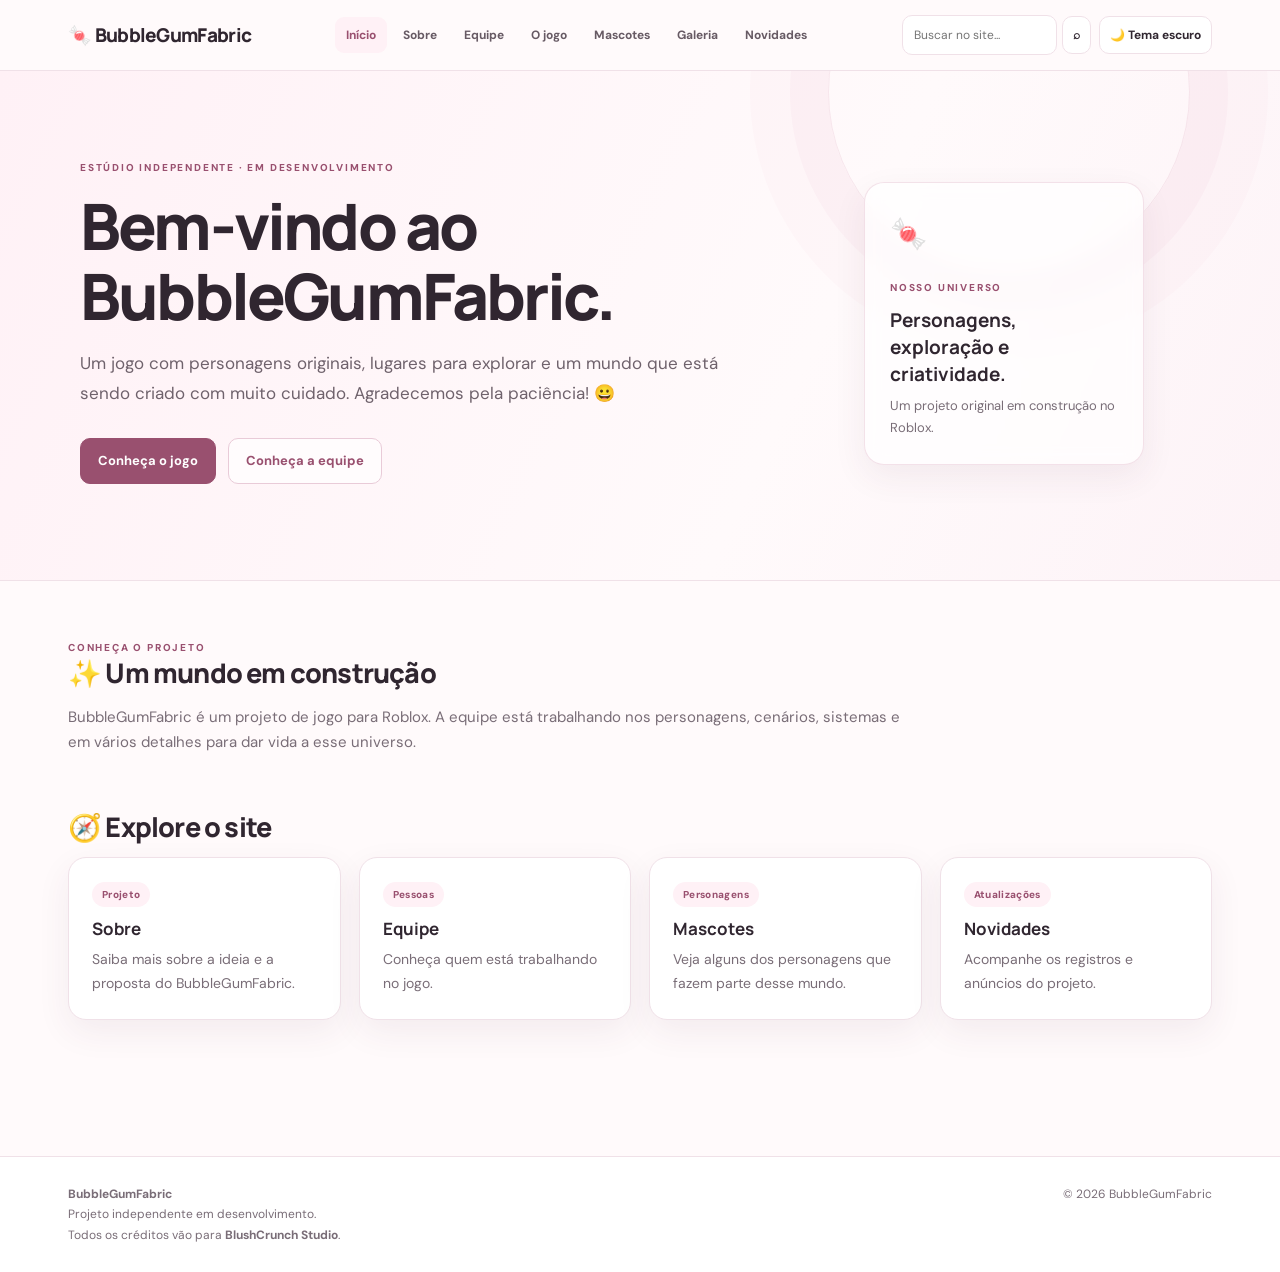
==== commit 330e954d: "update do site" ====
--- a/index.html
+++ b/index.html
@@ -22,5 +22,5 @@
 </div></section>
 </main>
 
-<footer><div class="footer"><div><strong>BubbleGumFabric</strong><br><span class="small">Projeto independente em desenvolvimento.</span></div><div class="small">© 2026 BubbleGumFabric</div></div></footer>
+<footer><div class="footer"><div><strong>BubbleGumFabric</strong><br><span class="small">Projeto independente em desenvolvimento.</span><br><span class="small">Todos os créditos vão para <strong>BlushCrunch Studio</strong>.</span></div><div class="small">© 2026 BubbleGumFabric</div></div></footer>
 <script src="site.js" defer></script></body></html>
--- a/style.css
+++ b/style.css
@@ -84,3 +84,17 @@
  .grid{grid-template-columns:1fr}.footer{flex-direction:column}
 }
 @media(prefers-reduced-motion:reduce){*,*::before,*::after{scroll-behavior:auto!important;animation-duration:.01ms!important;transition-duration:.01ms!important}.reveal{opacity:1;transform:none}}
+
+
+/* Mascotes favoritos */
+.favorite-card{border-color:#e8b4d0;background:linear-gradient(145deg,var(--surface),rgba(255,224,240,.28))}
+.favorite-tag{background:linear-gradient(90deg,#ffe0f0,#fff0c9);color:#9b3e75}
+.favorite-name{font-weight:800;letter-spacing:-.5px}
+.bubbie-name{background:linear-gradient(90deg,#ec70b2,#8b78ee,#56b9e8);-webkit-background-clip:text;background-clip:text;color:transparent}
+.millow-name{background:linear-gradient(90deg,#55ad72,#b6a83f,#e89a55);-webkit-background-clip:text;background-clip:text;color:transparent}
+body.dark .favorite-card{background:linear-gradient(145deg,var(--surface),rgba(120,65,100,.18));border-color:#80516d}
+body.dark .favorite-tag{background:linear-gradient(90deg,#57334d,#51442b);color:#ffd5eb}
+
+/* Categoria dos mascotes regulares */
+.regular-tag{background:#e8e2ff;color:#66539b}
+body.dark .regular-tag{background:#39304f;color:#d8caff}
